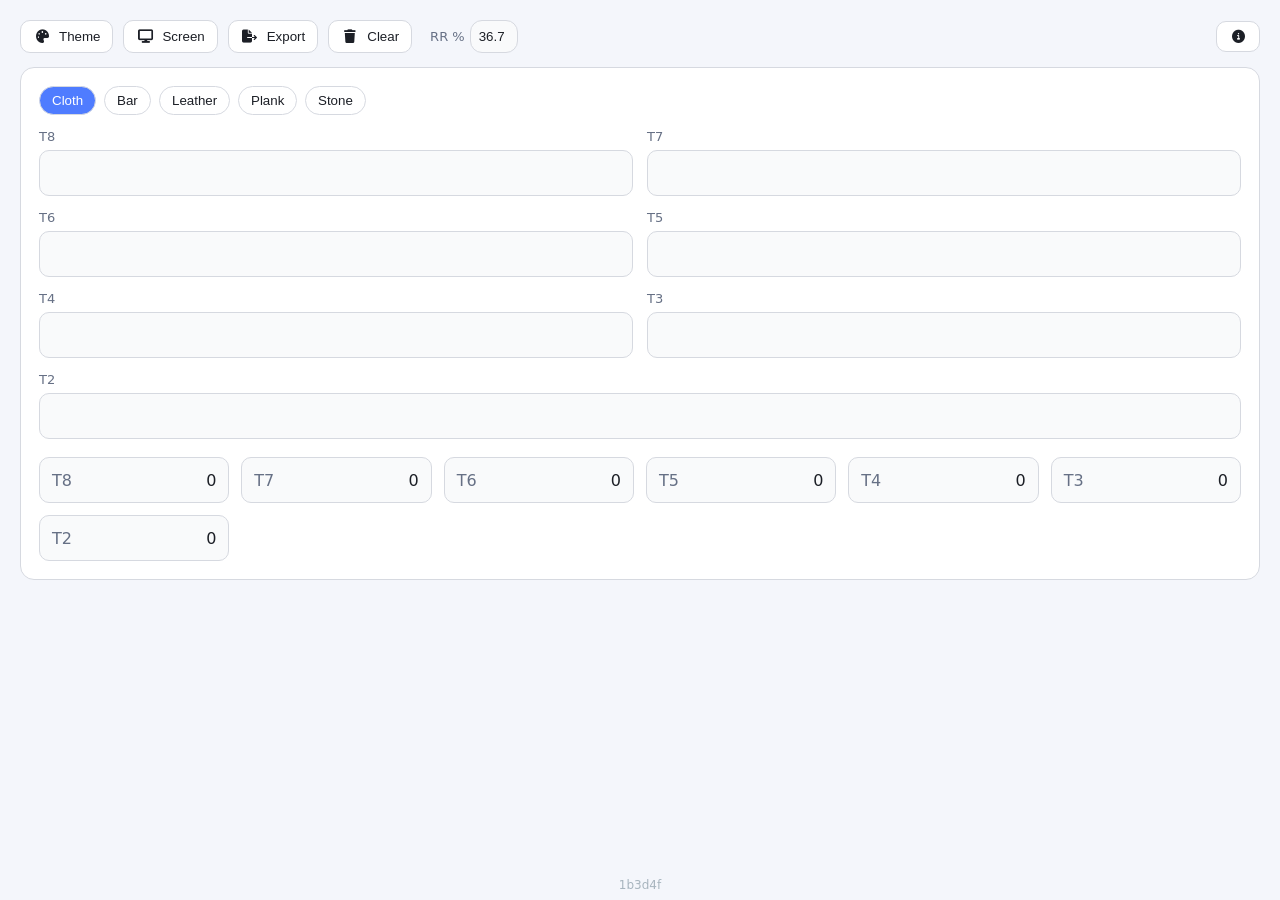
==== index.html @ bf565a11 "index.html" ====
<!DOCTYPE html><html lang="en"><head><meta charset="utf-8"><meta name="viewport" content="width=device-width,initial-scale=1"><title>Required Resource Calculator</title><link rel="stylesheet" href="https://cdnjs.cloudflare.com/ajax/libs/font-awesome/6.4.0/css/all.min.css"><style>body[data-theme=light-default]{--bg:#f4f6fb;--panel:#ffffff;--text:#1c1f26;--muted:#667085;--border:#d6d9e0;--input:#f9fafb;--accent:#4f7cff}body[data-theme=light-albion]{--bg:#f2efe8;--panel:#fffdf7;--text:#2b2416;--muted:#7b6a42;--border:#d8cfb6;--input:#faf7ef;--accent:#b38b3e}body[data-theme=light-contrast]{--bg:#ffffff;--panel:#f0f0f0;--text:#000000;--muted:#444444;--border:#888888;--input:#ffffff;--accent:#f28938}body[data-theme=dark-default]{--bg:#0b0e13;--panel:#1a1e26;--text:#ffffff;--muted:#9aa4bd;--border:#2a2f3a;--input:#121722;--accent:#7aa2ff}body[data-theme=dark-albion]{--bg:#120f0a;--panel:#1f1a12;--text:#f2e8d8;--muted:#b9a87a;--border:#3a2f1d;--input:#17130c;--accent:#d4b15a}body[data-theme=dark-midnight]{--bg:#05070d;--panel:#0d1220;--text:#e6ebff;--muted:#9aa4ff;--border:#1b2240;--input:#080c18;--accent:#5c7cff}:root{-webkit-font-smoothing:antialiased;-moz-osx-font-smoothing:grayscale}body{margin:0;font-family:system-ui,-apple-system,Segoe UI,Roboto;background:var(--bg);color:var(--text);transition:background .35s ease,color .35s ease}.app{max-width:1400px;margin:0 auto;padding:20px}header{display:flex;gap:10px;align-items:center;flex-wrap:wrap;margin-bottom:14px}header button{padding:8px 12px;border-radius:10px;border:1px solid var(--border);background:var(--panel);color:var(--text);cursor:pointer;transition:background .2s,color .2s,border-color .2s;display:inline-flex;align-items:center;gap:8px}.icon{width:18px;text-align:center;display:inline-block}.menu{position:relative}.menu-panel{position:absolute;top:44px;left:0;min-width:220px;background:var(--panel);border:1px solid var(--border);border-radius:12px;padding:10px;display:none;z-index:60;opacity:0;transform:scale(.96);transition:opacity .2s ease,transform .2s ease;box-shadow:0 10px 30px rgba(0,0,0,.12)}.menu.open .menu-panel{display:block;opacity:1;transform:scale(1)}.menu-panel .title{font-size:12px;color:var(--muted);margin:8px 0 6px}.menu-panel button{width:100%;text-align:left;padding:8px 10px;border-radius:8px;border:1px solid var(--border);background:0 0;margin-bottom:6px;cursor:pointer;transition:background .2s,color .2s,border-color .2s;display:flex;align-items:center;gap:8px}.menu-panel button.active{background:var(--accent);color:#fff;border-color:var(--accent)}.info{margin-left:auto;position:relative}.info .tooltip{position:absolute;right:0;top:36px;width:340px;background:var(--panel);border:1px solid var(--border);border-radius:12px;padding:12px;font-size:13px;line-height:1.45;opacity:0;pointer-events:none;transition:.2s}.info:hover .tooltip{opacity:1;pointer-events:auto}.panel{background:var(--panel);border:1px solid var(--border);border-radius:14px;padding:18px;margin-bottom:16px;transition:box-shadow .25s ease,border-color .25s ease,background .25s ease,transform .25s ease,opacity .25s ease}.panel .output .out{transition:all .35s ease}.chips{display:flex;gap:8px;flex-wrap:wrap;margin-bottom:14px;align-items:center}.chips button{padding:6px 12px;border-radius:999px;border:1px solid var(--border);background:0 0;color:var(--text);cursor:pointer;transition:background .18s,color .18s,border-color .18s,transform .18s cubic-bezier(.2,.9,.3,1),box-shadow .18s;will-change:transform,box-shadow}.chips button.active{background:var(--accent);color:#fff}.chips button[draggable=true]{cursor:grab}.chips button.dragging{opacity:.45;transform:scale(.98)}.chips button:focus{outline:2px solid rgba(0,0,0,.08);box-shadow:0 0 0 3px rgba(79,124,255,.08)}.chips button.swap-target{box-shadow:0 10px 30px rgba(79,124,255,.14);border-color:var(--accent);transform:scale(1.04)}.grid{display:grid;grid-template-columns:repeat(4,1fr);gap:14px;transition:grid-template-columns .35s ease,gap .3s ease}body.narrow .grid{grid-template-columns:repeat(2,1fr)}body.narrow .grid>.field:last-child{grid-column:span 2}.field{display:flex;flex-direction:column;gap:6px}.field label{font-size:13px;color:var(--muted)}.field input{height:44px;padding:0 12px;border-radius:10px;border:1px solid var(--border);background:var(--input);color:var(--text);font-size:16px;transition:background .25s,color .25s,border-color .25s}.output{margin-top:18px;display:grid;grid-template-columns:repeat(auto-fit,minmax(180px,1fr));gap:12px}.out{height:44px;display:flex;align-items:center;justify-content:space-between;padding:0 12px;border-radius:10px;border:1px solid var(--border);background:var(--input);font-variant-numeric:tabular-nums;transition:background .25s,border-color .25s}.out .tier{color:var(--muted);transition:color .25s}body.all .chips{display:none}body.stacked .grid{grid-template-columns:1fr!important}body.stacked .chips{justify-content:flex-start;flex-wrap:wrap}#chip-swap-overlay{position:fixed;left:0;top:0;width:100%;height:100%;pointer-events:none;z-index:9999}.container-fade-out .panel{opacity:0;transform:translateY(8px) scale(.995);transition:opacity 160ms ease,transform 160ms ease}input[type=number]::-webkit-inner-spin-button,input[type=number]::-webkit-outer-spin-button{-webkit-appearance:none;margin:0}input[type=number]{-moz-appearance:textfield}.credit-footer{position:fixed;bottom:8px;left:50%;transform:translateX(-50%);text-align:center;font-size:12px;z-index:1000}.credit-footer a{color:#1b3d4f;text-decoration:none;opacity:.35;transition:opacity .25s ease,transform .25s ease,color .25s ease}.credit-footer a:hover{opacity:1;transform:scale(1.1);color:#cf2b80}</style></head><body data-theme=""><div class="app"><header><div class="menu" id="themeMenu"><button onclick='toggleMenu("themeMenu")'><i class="fa-solid fa-palette icon" aria-hidden="true"></i>Theme</button><div class="menu-panel" id="themePanel"><div class="title">Light themes</div><button onclick='setTheme("light-default")'><i class="fa-solid fa-sun icon" aria-hidden="true"></i>Light</button><button onclick='setTheme("light-albion")'><i class="fa-solid fa-leaf icon" aria-hidden="true"></i>Warm</button><button onclick='setTheme("light-contrast")'><i class="fa-solid fa-circle-half-stroke icon" aria-hidden="true"></i>High Contrast</button><div class="title">Dark themes</div><button onclick='setTheme("dark-default")'><i class="fa-solid fa-moon icon" aria-hidden="true"></i>Dark</button><button onclick='setTheme("dark-albion")'><i class="fa-solid fa-droplet icon" aria-hidden="true"></i>Warm</button><button onclick='setTheme("dark-midnight")'><i class="fa-solid fa-star icon" aria-hidden="true"></i>Midnight</button></div></div><div class="menu" id="layoutMenu"><button onclick='toggleMenu("layoutMenu")'><i class="fa-solid fa-display icon" aria-hidden="true"></i>Screen</button><div class="menu-panel" id="layoutPanel"><div class="title">Layout</div><button id="btnPort" onclick='setOrientation("narrow")'><i class="fa-solid fa-desktop icon" aria-hidden="true"></i>Narrow</button><button id="btnStacked" onclick='setOrientation("stacked")'><i class="fa-solid fa-layer-group icon" aria-hidden="true"></i>Stacked</button><div class="title">View</div><button id="btnTabs" onclick='setView("tabs")'><i class="fa-solid fa-table-cells-large icon" aria-hidden="true"></i>Tabs</button><button id="btnAll" onclick='setView("all")'><i class="fa-solid fa-boxes-packing icon" aria-hidden="true"></i>All resources</button></div></div><div class="menu" id="exportMenu"><button onclick='toggleMenu("exportMenu")'><i class="fa-solid fa-file-export icon" aria-hidden="true"></i>Export</button><div class="menu-panel" id="exportPanel"><button onclick="doExport(!1)"><i class="fa-solid fa-file icon" aria-hidden="true"></i>Export current</button><button onclick="doExport(!0)"><i class="fa-solid fa-boxes-packing icon" aria-hidden="true"></i>Export all</button></div></div><button id="clearBtn" onclick="clearAll()"><i class="fa-solid fa-trash icon" aria-hidden="true"></i>Clear</button><div style="display:inline-flex;align-items:center;margin-left:8px"><label for="rrrInput" style="font-size:13px;color:var(--muted);margin-right:5px">RR %</label><input id="rrrInput" type="number" step="0.1" min="0" max="100" style="width:30px;padding:8px 8px;border-radius:12px;border:1px solid var(--border);background:var(--input);color:var(--text)"></div><div class="info"><button aria-haspopup="true" aria-expanded="false" onclick=""><i class="fa-solid fa-circle-info icon" aria-hidden="true"></i></button><div class="tooltip">• Drag resource tabs to reorder (Tabs mode).<br>• Enter / Tab → next resource tab (Tabs mode).<br>• CapsLock → previous resource tab.<br>• Arrow ↑/↓ navigate tiers inside same resource.<br></div></div></header><main id="container"></main></div><div id="chip-swap-overlay" aria-hidden="true"></div><script>const DEFAULT_MATS = ["Cloth","Bar","Leather","Plank","Stone"];
let materials = JSON.parse(localStorage.getItem("resourceOrder")) || [...DEFAULT_MATS];

const tiers = ["T8","T7","T6","T5","T4","T3","T2"];
const cost = {T8:5,T7:5,T6:4,T5:3,T4:2,T3:2,T2:1};
const down = {T8:"T7",T7:"T6",T6:"T5",T5:"T4",T4:"T3",T3:"T2"};

let active = localStorage.getItem("alb_tab") || materials[0];
let view = localStorage.getItem("alb_view") || "tabs";
let orientStored = localStorage.getItem("alb_orient") || "narrow";
let orient = orientStored === 'wide' ? 'narrow' : orientStored;
let theme = localStorage.getItem("alb_theme") || "light-default";

document.body.dataset.theme = theme;
const container = document.getElementById("container");
const overlay = document.getElementById("chip-swap-overlay");
const fmt = n => new Intl.NumberFormat().format(n);

const rrrInput = document.getElementById('rrrInput');
rrrInput.value = localStorage.getItem('globalRRR') || 36.7;

rrrInput.addEventListener('input', () => {
  localStorage.setItem('globalRRR', rrrInput.value);
  materials.forEach(mat => updateOutputs(mat));
});

rrrInput.addEventListener('blur', () => {
  let val = parseFloat(rrrInput.value);
  if (isNaN(val) || val < 0) val = 0;
  if (val > 100) val = 100;
  rrrInput.value = val;
  localStorage.setItem('globalRRR', val);
});

let pendingFocus = null;

function saveState(){
  localStorage.setItem("resourceOrder", JSON.stringify(materials));
  localStorage.setItem("alb_tab", active);
  localStorage.setItem("alb_view", view);
  localStorage.setItem("alb_orient", orient);
  localStorage.setItem("alb_theme", theme);
}

function easeOut(t){ return 1 - Math.pow(1 - t, 3); }
function animateNumber(el, start, end, duration=420){
  if(!el) return;
  const s = Number(start) || 0;
  const e = Number(end) || 0;
  const startTime = performance.now();
  function step(time){
    const progress = Math.min((time - startTime)/duration,1);
    const v = Math.round(s + (e - s) * easeOut(progress));
    el.textContent = fmt(v);
    if(progress<1) requestAnimationFrame(step);
  }
  requestAnimationFrame(step);
}

function focusFirstInput(mat){
  const el = document.querySelector(`.panel[data-m="${mat}"] .field input`);
  if(el){
    el.focus({preventScroll:false});
    try{ const len = el.value?.length || 0; el.setSelectionRange(len,len); }catch(_){}
  }
}

function animateLayout(fn){
  const before = {};
  document.querySelectorAll('.field').forEach(f=>{
    const m = f.dataset.m, t = f.dataset.t;
    if(m && t) before[`f_${m}_${t}`] = f.getBoundingClientRect();
  });
  document.querySelectorAll('.out').forEach(o=>{
    const m = o.dataset.m, t = o.dataset.t;
    if(m && t) before[`o_${m}_${t}`] = o.getBoundingClientRect();
  });

  fn();

  const preferVertical = (orient === 'narrow' || orient === 'stacked');

  requestAnimationFrame(()=>{
    const duration = 360;
    const easing = 'cubic-bezier(.22,.9,.35,1)';

    document.querySelectorAll('.field').forEach(f=>{
      const m = f.dataset.m, t = f.dataset.t;
      if(!m || !t) return;
      const key = `f_${m}_${t}`;
      const b = before[key];
      const a = f.getBoundingClientRect();
      if(b){
        let dx = b.left - a.left, dy = b.top - a.top;
        if(preferVertical) dx = 0;
        if(dx===0 && dy===0) return;
        f.style.transition = 'none';
        f.style.transform = `translate(${dx}px, ${dy}px)`;
        f.style.willChange = 'transform';
        void f.offsetWidth;
        f.style.transition = `transform ${duration}ms ${easing}, opacity ${duration}ms ease`;
        f.style.transform = 'translate(0, 0)';
        f.style.opacity = '1';
        const cleanup = ()=>{ f.style.transition=''; f.style.transform=''; f.style.willChange=''; f.removeEventListener('transitionend', cleanup); };
        f.addEventListener('transitionend', cleanup);
        setTimeout(cleanup, duration + 80);
      } else {
        if(preferVertical){
          f.style.opacity='0';
          f.style.transform='translateY(-10px)';
          f.style.transition = `opacity ${duration}ms ease, transform ${duration}ms ${easing}`;
          requestAnimationFrame(()=>{ f.style.opacity='1'; f.style.transform='translateY(0)'; });
          setTimeout(()=>{ f.style.transition=''; f.style.transform=''; }, duration+60);
        } else {
          f.style.opacity='0';
          f.style.transform='scale(.98)';
          f.style.transition = `opacity ${duration}ms ease, transform ${duration}ms ${easing}`;
          requestAnimationFrame(()=>{ f.style.opacity='1'; f.style.transform='scale(1)'; });
          setTimeout(()=>{ f.style.transition=''; f.style.transform=''; }, duration+60);
        }
      }
    });

    document.querySelectorAll('.out').forEach(o=>{
      const m = o.dataset.m, t = o.dataset.t;
      if(!m || !t) return;
      const key = `o_${m}_${t}`;
      const b = before[key];
      const a = o.getBoundingClientRect();
      if(b){
        let dx = b.left - a.left, dy = b.top - a.top;
        if(preferVertical) dx = 0;
        if(dx===0 && dy===0) return;
        o.style.transition = 'none';
        o.style.transform = `translate(${dx}px, ${dy}px)`;
        o.style.willChange = 'transform';
        void o.offsetWidth;
        o.style.transition = `transform ${duration}ms ${easing}, opacity ${duration}ms ease`;
        o.style.transform = 'translate(0, 0)';
        o.style.opacity = '1';
        const cleanup = ()=>{ o.style.transition=''; o.style.transform=''; o.style.willChange=''; o.removeEventListener('transitionend', cleanup); };
        o.addEventListener('transitionend', cleanup);
        setTimeout(cleanup, duration + 80);
      } else {
        if(preferVertical){
          o.style.opacity='0';
          o.style.transform='translateY(-8px)';
          o.style.transition = `opacity ${duration}ms ease, transform ${duration}ms ${easing}`;
          requestAnimationFrame(()=>{ o.style.opacity='1'; o.style.transform='translateY(0)'; });
          setTimeout(()=>{ o.style.transition=''; o.style.transform=''; }, duration+60);
        } else {
          o.style.opacity='0';
          o.style.transform='scale(.98)';
          o.style.transition = `opacity ${duration}ms ease, transform ${duration}ms ${easing}`;
          requestAnimationFrame(()=>{ o.style.opacity='1'; o.style.transform='scale(1)'; });
          setTimeout(()=>{ o.style.transition=''; o.style.transform=''; }, duration+60);
        }
      }
    });

    if(pendingFocus){
      focusFirstInput(pendingFocus.mat);
      pendingFocus = null;
    }
  });
}

function animateSwap(fromIdx, toIdx){
  const before = {};
  document.querySelectorAll('.chips button').forEach(b=>{ const id=b.dataset.matButton; if(id) before[id]=b.getBoundingClientRect(); });
  const tmp = materials[fromIdx]; materials[fromIdx]=materials[toIdx]; materials[toIdx]=tmp;
  saveState(); render();
  requestAnimationFrame(()=>{
    const duration = 320; const easing = 'cubic-bezier(.22,.9,.35,1)';
    Object.keys(before).forEach(id=>{
      const b = before[id];
      const btn = document.querySelector(`.chips button[data-mat-button="${id}"]`);
      if(!btn) return;
      const a = btn.getBoundingClientRect();
      const dx = b.left - a.left, dy = b.top - a.top;
      if(dx===0 && dy===0) return;
      btn.style.transition='none'; btn.style.transform = `translate(${dx}px, ${dy}px)`; btn.style.willChange='transform';
      void btn.offsetWidth;
      btn.style.transition = `transform ${duration}ms ${easing}`; btn.style.transform='translate(0,0)';
      const cleanup = ()=>{ btn.style.transition=''; btn.style.transform=''; btn.style.willChange=''; btn.removeEventListener('transitionend', cleanup); };
      btn.addEventListener('transitionend', cleanup);
      setTimeout(cleanup, duration + 80);
    });
  });
}
// KOD NA HEE I DRAGGING SON TEEN
let draggingId = null;

function createChips(list, activeMat, callback){
  const chips = document.createElement('div'); chips.className='chips';
  let swapTarget = null;
  const clear = ()=>{ if(swapTarget) swapTarget.classList.remove('swap-target'); swapTarget=null; };

  list.forEach(m=>{
    const btn=document.createElement('button');
    btn.type='button'; btn.textContent=m; btn.dataset.matButton=m; btn.draggable=(view==='tabs');
    btn.setAttribute('role','button'); btn.setAttribute('aria-grabbed','false'); btn.tabIndex=0;
    if(m===activeMat) btn.classList.add('active');

    btn.addEventListener('click', ()=> callback({type:'activate', mat:m}));
    btn.addEventListener('keydown', (e)=> {
      if((e.ctrlKey||e.metaKey) && (e.key==='ArrowLeft'||e.key==='ArrowRight')){
        e.preventDefault();
        const i = list.indexOf(m);
        const j = Math.max(0, Math.min(list.length-1, i + (e.key==='ArrowLeft' ? -1 : 1)));
        if(i!==j) callback({type:'reorder', from:i, to:j});
      }
    });

    btn.addEventListener('dragstart', ev=>{
      if(!btn.draggable){ ev.preventDefault(); return; }
      draggingId = m; btn.classList.add('dragging'); btn.setAttribute('aria-grabbed','true');
      try{ ev.dataTransfer.setData('text/plain', m); }catch(_){}
      ev.dataTransfer.effectAllowed='move';
    });
    btn.addEventListener('dragend', ()=>{ draggingId=null; btn.classList.remove('dragging'); btn.setAttribute('aria-grabbed','false'); clear(); });

    chips.appendChild(btn);
  });

  chips.addEventListener('dragover', ev=>{
    ev.preventDefault(); if(!draggingId) return;
    const buttons = Array.from(chips.querySelectorAll('button')); if(buttons.length===0){ clear(); return; }
    const px = ev.clientX, py = ev.clientY;
    const sameRow = buttons.filter(b=>{ const r=b.getBoundingClientRect(); return Math.abs(py - (r.top + r.height/2)) < r.height*0.6; });
    let candidate = null;
    if(sameRow.length){
      let best=null, bd=Infinity;
      sameRow.forEach(b=>{ const r=b.getBoundingClientRect(); const cx=r.left+r.width/2; const d=Math.abs(px-cx); if(d<bd){bd=d;best=b;} });
      candidate = best;
    } else {
      let best=null, bd=Infinity;
      buttons.forEach(b=>{ const r=b.getBoundingClientRect(); const cx=r.left+r.width/2; const d=Math.abs(px-cx); if(d<bd){bd=d;best=b;} });
      candidate = best;
    }
    if(!candidate){ clear(); return; }
    clear();
    if(candidate.dataset.matButton !== draggingId){ swapTarget = candidate; swapTarget.classList.add('swap-target'); } else swapTarget=null;
  });

  chips.addEventListener('dragleave', ev=>{ if(!chips.contains(ev.relatedTarget)) clear(); });

  chips.addEventListener('drop', ev=>{
    ev.preventDefault(); if(!draggingId) return;
    const from = list.indexOf(draggingId); if(from===-1){ clear(); draggingId=null; return; }
    if(!swapTarget){ clear(); draggingId=null; return; }
    const swapVal = swapTarget.dataset.matButton; const to = list.indexOf(swapVal);
    if(to===-1 || to===from){ clear(); draggingId=null; return; }
    callback({type:'reorder', from, to});
    clear();
  });

  return chips;
}

function render(){
  container.innerHTML='';
  materials.forEach(mat=>{
    if(view==='tabs' && mat!==active) return;
    const panel=document.createElement('section'); panel.className='panel'; panel.dataset.m=mat;
    const chips=createChips(materials, active, ev=>{
      if(ev.type==='activate'){ active = ev.mat; saveState(); render(); focusFirstInput(active); }
      else if(ev.type==='reorder'){ animateSwap(ev.from, ev.to); }
    });

    const grid=document.createElement('div'); grid.className='grid';
    tiers.forEach(t=>{
      const field=document.createElement('div'); field.className='field'; field.dataset.m=mat; field.dataset.t=t;
      const label=document.createElement('label'); label.textContent=t;
      const input=document.createElement('input'); input.value = localStorage.getItem(`${mat}_${t}`) || ''; input.dataset.m=mat; input.dataset.t=t;
      input.addEventListener('input', ()=>{ localStorage.setItem(`${mat}_${t}`, input.value); updateOutputs(mat); });
      input.addEventListener('keydown', e=>{
        if(view!=='tabs') return;
        if(e.key==='Enter' || e.key==='Tab'){
          e.preventDefault();
          const idx=materials.indexOf(active);
          const next = materials[(idx+1)%materials.length];
          active = next;
          pendingFocus = { mat: next };
          saveState();
          render();
          return;
        } else if(e.key==='CapsLock' || (e.shiftKey && e.key==='Tab')){
          e.preventDefault();
          const idx=materials.indexOf(active);
          const prev = materials[(idx-1+materials.length)%materials.length];
          active = prev;
          pendingFocus = { mat: prev };
          saveState();
          render();
          return;
        } else if(e.key==='ArrowDown'){ e.preventDefault(); field.nextElementSibling?.querySelector('input')?.focus(); }
        else if(e.key==='ArrowUp'){ e.preventDefault(); field.previousElementSibling?.querySelector('input')?.focus(); }
      });
      field.append(label, input); grid.appendChild(field);
    });

    const out=document.createElement('div'); out.className='output';
    updateOutputs(mat, out);

    panel.append(chips, grid, out); container.append(panel);
  });

  document.body.classList.toggle('narrow', orient==='narrow');
  document.body.classList.toggle('stacked', orient==='stacked');
  document.body.classList.toggle('all', view==='all');
  document.body.dataset.theme = theme;

  const setActive=(id,cond)=>{ const el=document.getElementById(id); if(el) el.classList.toggle('active', cond); };
  setActive('btnPort', orient==='narrow'); setActive('btnStacked', orient==='stacked'); setActive('btnTabs', view==='tabs'); setActive('btnAll', view==='all');

  if(pendingFocus){
    focusFirstInput(pendingFocus.mat);
    pendingFocus = null;
  }
}

function updateOutputs(mat, containerEl=null){
  const outEl = containerEl || document.querySelector(`.panel[data-m="${mat}"] .output`);
  if(!outEl) return;
  const need = Object.fromEntries(tiers.map(t=>[t,0]));
  const out = Object.fromEntries(tiers.map(t=>[t,0]));
  tiers.forEach(t=> need[t] = Number(localStorage.getItem(`${mat}_${t}`) || 0));
const rrr = Number(localStorage.getItem('globalRRR') || 36.7) / 100;

for (const t of tiers) {
  if (need[t] > 0) {
    const effective = need[t] * (1 - rrr);
    out[t] += Math.round(effective * cost[t]);
    if (down[t]) need[down[t]] += effective;
  }
}


  outEl.innerHTML = tiers.map(t=>`<div class="out" data-m="${mat}" data-t="${t}"><span class="tier">${t}</span><span>0</span></div>`).join('');
  tiers.forEach((t,i)=>{
    const child = outEl.children[i];
    const span = child?.querySelector('span:last-child');
    const current = Number(span?.textContent.replace(/,/g,'') || 0);
    animateNumber(span, current, out[t]);
  });
}

function animateTheme(fn){
  const D = 360;
  container.style.transition = `opacity ${D/2}ms ease`;
  container.style.opacity = '0.15';
  setTimeout(()=>{ fn(); container.style.opacity='1'; setTimeout(()=>{ container.style.transition=''; }, D); }, D/2);
}

function setTheme(t){ animateTheme(()=>{ theme = t; saveState(); render(); }); }
function setOrientation(o){ animateLayout(()=>{ orient = o; saveState(); render(); }); }
function setView(v){ animateLayout(()=>{ view = v; saveState(); render(); }); }
function toggleMenu(id){ document.getElementById(id)?.classList.toggle('open'); }

function clearAll(){ Object.keys(localStorage).forEach(k=>{ if(/^[^_]+_T[2-8]$/.test(k)) localStorage.removeItem(k); }); render(); }

function doExport(all){
  const list = all ? materials : [active]; let txt = '';
  list.forEach(m=>{ txt += `== ${m} ==\n`; const need=Object.fromEntries(tiers.map(t=>[t,0])); const out=Object.fromEntries(tiers.map(t=>[t,0])); tiers.forEach(t=>need[t]=Number(localStorage.getItem(`${m}_${t}`)||0)); tiers.forEach(t=>{ if(need[t]){ out[t]+=need[t]*cost[t]; if(down[t]) need[down[t]]+=need[t]; } }); tiers.forEach(t=>txt+=`${t}  ${fmt(out[t])}\n`); txt+="\n"; });
  navigator.clipboard.writeText(txt).catch(()=>{});
  document.getElementById('exportMenu')?.classList.remove('open');
}

document.addEventListener('click', e=>{ document.querySelectorAll('.menu').forEach(menu=>{ if(!menu.contains(e.target)) menu.classList.remove('open'); }); });
document.addEventListener('keydown', e=>{ if(e.ctrlKey && e.key==='Backspace'){ e.preventDefault(); clearAll(); } });


(function init(){ render(); })();</script><footer class="credit-footer"><a href="https://www.youtube.com/@xynces.L" target="_blank">1b3d4f</a></footer></body></html>
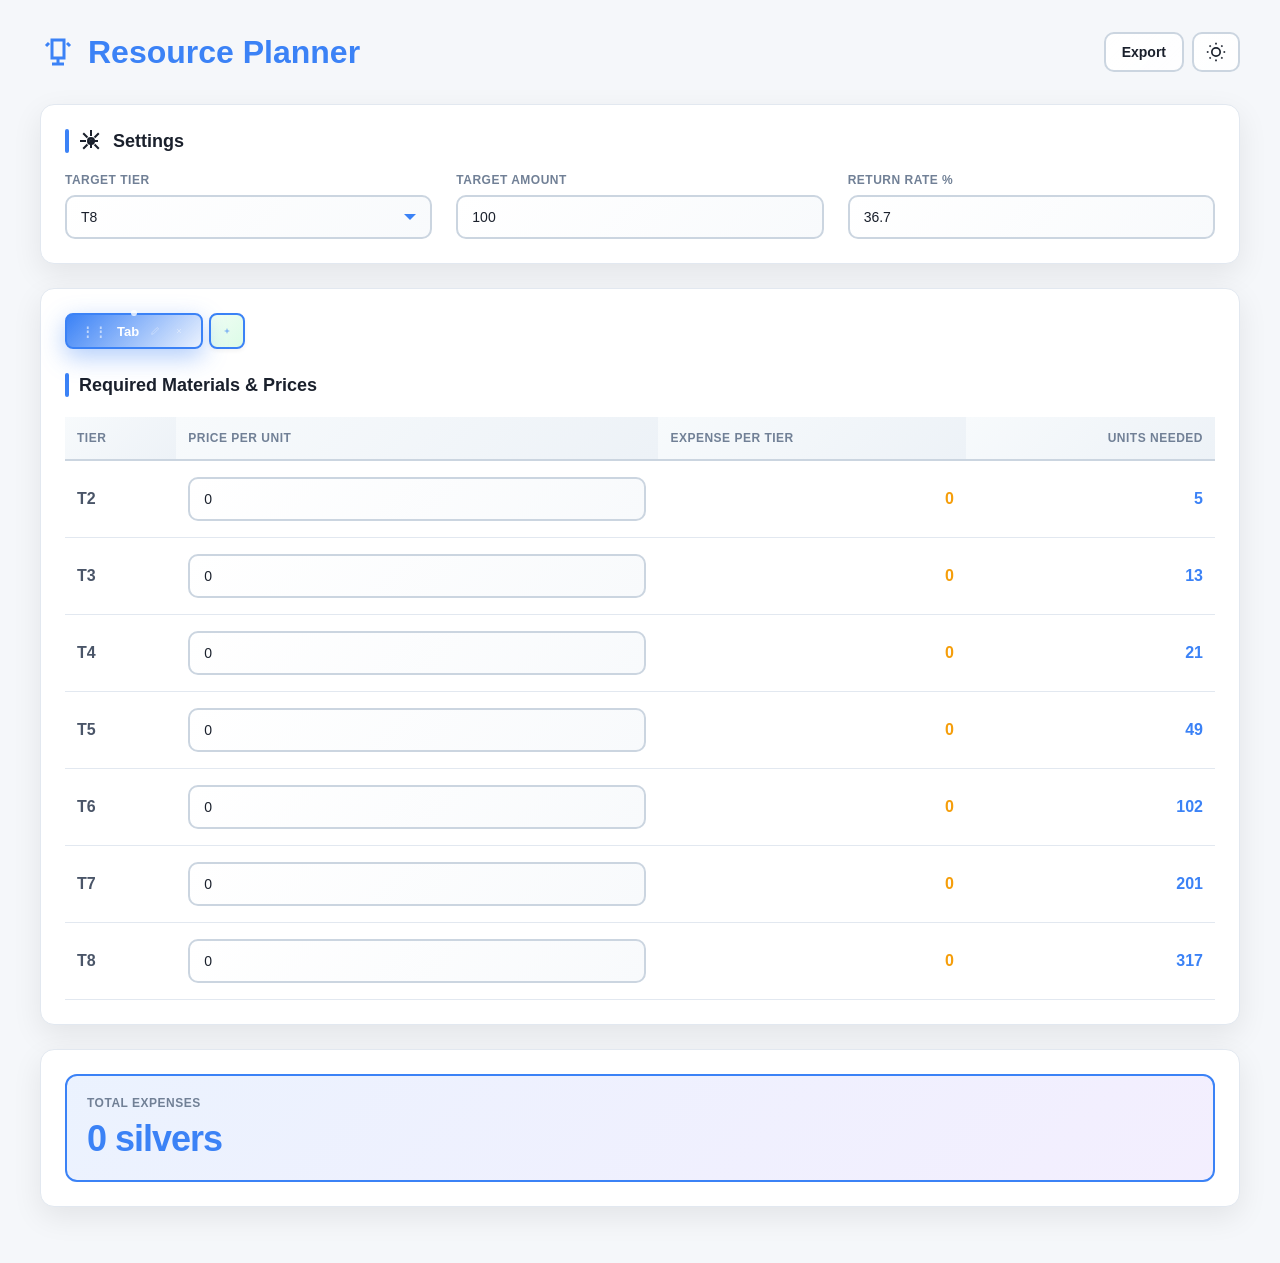
==== commit 30be2080: "Add files via upload" ====
--- a/index.html
+++ b/index.html
@@ -1,374 +1,68 @@
-<!DOCTYPE html><html lang="en"><head><meta charset="utf-8"><meta name="viewport" content="width=device-width,initial-scale=1"><title>Required Resource Calculator</title><link rel="stylesheet" href="https://cdnjs.cloudflare.com/ajax/libs/font-awesome/6.4.0/css/all.min.css"><style>body[data-theme=light-default]{--bg:#f4f6fb;--panel:#ffffff;--text:#1c1f26;--muted:#667085;--border:#d6d9e0;--input:#f9fafb;--accent:#4f7cff}body[data-theme=light-albion]{--bg:#f2efe8;--panel:#fffdf7;--text:#2b2416;--muted:#7b6a42;--border:#d8cfb6;--input:#faf7ef;--accent:#b38b3e}body[data-theme=light-contrast]{--bg:#ffffff;--panel:#f0f0f0;--text:#000000;--muted:#444444;--border:#888888;--input:#ffffff;--accent:#f28938}body[data-theme=dark-default]{--bg:#0b0e13;--panel:#1a1e26;--text:#ffffff;--muted:#9aa4bd;--border:#2a2f3a;--input:#121722;--accent:#7aa2ff}body[data-theme=dark-albion]{--bg:#120f0a;--panel:#1f1a12;--text:#f2e8d8;--muted:#b9a87a;--border:#3a2f1d;--input:#17130c;--accent:#d4b15a}body[data-theme=dark-midnight]{--bg:#05070d;--panel:#0d1220;--text:#e6ebff;--muted:#9aa4ff;--border:#1b2240;--input:#080c18;--accent:#5c7cff}:root{-webkit-font-smoothing:antialiased;-moz-osx-font-smoothing:grayscale}body{margin:0;font-family:system-ui,-apple-system,Segoe UI,Roboto;background:var(--bg);color:var(--text);transition:background .35s ease,color .35s ease}.app{max-width:1400px;margin:0 auto;padding:20px}header{display:flex;gap:10px;align-items:center;flex-wrap:wrap;margin-bottom:14px}header button{padding:8px 12px;border-radius:10px;border:1px solid var(--border);background:var(--panel);color:var(--text);cursor:pointer;transition:background .2s,color .2s,border-color .2s;display:inline-flex;align-items:center;gap:8px}.icon{width:18px;text-align:center;display:inline-block}.menu{position:relative}.menu-panel{position:absolute;top:44px;left:0;min-width:220px;background:var(--panel);border:1px solid var(--border);border-radius:12px;padding:10px;display:none;z-index:60;opacity:0;transform:scale(.96);transition:opacity .2s ease,transform .2s ease;box-shadow:0 10px 30px rgba(0,0,0,.12)}.menu.open .menu-panel{display:block;opacity:1;transform:scale(1)}.menu-panel .title{font-size:12px;color:var(--muted);margin:8px 0 6px}.menu-panel button{width:100%;text-align:left;padding:8px 10px;border-radius:8px;border:1px solid var(--border);background:0 0;margin-bottom:6px;cursor:pointer;transition:background .2s,color .2s,border-color .2s;display:flex;align-items:center;gap:8px}.menu-panel button.active{background:var(--accent);color:#fff;border-color:var(--accent)}.info{margin-left:auto;position:relative}.info .tooltip{position:absolute;right:0;top:36px;width:340px;background:var(--panel);border:1px solid var(--border);border-radius:12px;padding:12px;font-size:13px;line-height:1.45;opacity:0;pointer-events:none;transition:.2s}.info:hover .tooltip{opacity:1;pointer-events:auto}.panel{background:var(--panel);border:1px solid var(--border);border-radius:14px;padding:18px;margin-bottom:16px;transition:box-shadow .25s ease,border-color .25s ease,background .25s ease,transform .25s ease,opacity .25s ease}.panel .output .out{transition:all .35s ease}.chips{display:flex;gap:8px;flex-wrap:wrap;margin-bottom:14px;align-items:center}.chips button{padding:6px 12px;border-radius:999px;border:1px solid var(--border);background:0 0;color:var(--text);cursor:pointer;transition:background .18s,color .18s,border-color .18s,transform .18s cubic-bezier(.2,.9,.3,1),box-shadow .18s;will-change:transform,box-shadow}.chips button.active{background:var(--accent);color:#fff}.chips button[draggable=true]{cursor:grab}.chips button.dragging{opacity:.45;transform:scale(.98)}.chips button:focus{outline:2px solid rgba(0,0,0,.08);box-shadow:0 0 0 3px rgba(79,124,255,.08)}.chips button.swap-target{box-shadow:0 10px 30px rgba(79,124,255,.14);border-color:var(--accent);transform:scale(1.04)}.grid{display:grid;grid-template-columns:repeat(4,1fr);gap:14px;transition:grid-template-columns .35s ease,gap .3s ease}body.narrow .grid{grid-template-columns:repeat(2,1fr)}body.narrow .grid>.field:last-child{grid-column:span 2}.field{display:flex;flex-direction:column;gap:6px}.field label{font-size:13px;color:var(--muted)}.field input{height:44px;padding:0 12px;border-radius:10px;border:1px solid var(--border);background:var(--input);color:var(--text);font-size:16px;transition:background .25s,color .25s,border-color .25s}.output{margin-top:18px;display:grid;grid-template-columns:repeat(auto-fit,minmax(180px,1fr));gap:12px}.out{height:44px;display:flex;align-items:center;justify-content:space-between;padding:0 12px;border-radius:10px;border:1px solid var(--border);background:var(--input);font-variant-numeric:tabular-nums;transition:background .25s,border-color .25s}.out .tier{color:var(--muted);transition:color .25s}body.all .chips{display:none}body.stacked .grid{grid-template-columns:1fr!important}body.stacked .chips{justify-content:flex-start;flex-wrap:wrap}#chip-swap-overlay{position:fixed;left:0;top:0;width:100%;height:100%;pointer-events:none;z-index:9999}.container-fade-out .panel{opacity:0;transform:translateY(8px) scale(.995);transition:opacity 160ms ease,transform 160ms ease}input[type=number]::-webkit-inner-spin-button,input[type=number]::-webkit-outer-spin-button{-webkit-appearance:none;margin:0}input[type=number]{-moz-appearance:textfield}.credit-footer{position:fixed;bottom:8px;left:50%;transform:translateX(-50%);text-align:center;font-size:12px;z-index:1000}.credit-footer a{color:#1b3d4f;text-decoration:none;opacity:.35;transition:opacity .25s ease,transform .25s ease,color .25s ease}.credit-footer a:hover{opacity:1;transform:scale(1.1);color:#cf2b80}</style></head><body data-theme=""><div class="app"><header><div class="menu" id="themeMenu"><button onclick='toggleMenu("themeMenu")'><i class="fa-solid fa-palette icon" aria-hidden="true"></i>Theme</button><div class="menu-panel" id="themePanel"><div class="title">Light themes</div><button onclick='setTheme("light-default")'><i class="fa-solid fa-sun icon" aria-hidden="true"></i>Light</button><button onclick='setTheme("light-albion")'><i class="fa-solid fa-leaf icon" aria-hidden="true"></i>Warm</button><button onclick='setTheme("light-contrast")'><i class="fa-solid fa-circle-half-stroke icon" aria-hidden="true"></i>High Contrast</button><div class="title">Dark themes</div><button onclick='setTheme("dark-default")'><i class="fa-solid fa-moon icon" aria-hidden="true"></i>Dark</button><button onclick='setTheme("dark-albion")'><i class="fa-solid fa-droplet icon" aria-hidden="true"></i>Warm</button><button onclick='setTheme("dark-midnight")'><i class="fa-solid fa-star icon" aria-hidden="true"></i>Midnight</button></div></div><div class="menu" id="layoutMenu"><button onclick='toggleMenu("layoutMenu")'><i class="fa-solid fa-display icon" aria-hidden="true"></i>Screen</button><div class="menu-panel" id="layoutPanel"><div class="title">Layout</div><button id="btnPort" onclick='setOrientation("narrow")'><i class="fa-solid fa-desktop icon" aria-hidden="true"></i>Narrow</button><button id="btnStacked" onclick='setOrientation("stacked")'><i class="fa-solid fa-layer-group icon" aria-hidden="true"></i>Stacked</button><div class="title">View</div><button id="btnTabs" onclick='setView("tabs")'><i class="fa-solid fa-table-cells-large icon" aria-hidden="true"></i>Tabs</button><button id="btnAll" onclick='setView("all")'><i class="fa-solid fa-boxes-packing icon" aria-hidden="true"></i>All resources</button></div></div><div class="menu" id="exportMenu"><button onclick='toggleMenu("exportMenu")'><i class="fa-solid fa-file-export icon" aria-hidden="true"></i>Export</button><div class="menu-panel" id="exportPanel"><button onclick="doExport(!1)"><i class="fa-solid fa-file icon" aria-hidden="true"></i>Export current</button><button onclick="doExport(!0)"><i class="fa-solid fa-boxes-packing icon" aria-hidden="true"></i>Export all</button></div></div><button id="clearBtn" onclick="clearAll()"><i class="fa-solid fa-trash icon" aria-hidden="true"></i>Clear</button><div style="display:inline-flex;align-items:center;margin-left:8px"><label for="rrrInput" style="font-size:13px;color:var(--muted);margin-right:5px">RR %</label><input id="rrrInput" type="number" step="0.1" min="0" max="100" style="width:30px;padding:8px 8px;border-radius:12px;border:1px solid var(--border);background:var(--input);color:var(--text)"></div><div class="info"><button aria-haspopup="true" aria-expanded="false" onclick=""><i class="fa-solid fa-circle-info icon" aria-hidden="true"></i></button><div class="tooltip">• Drag resource tabs to reorder (Tabs mode).<br>• Enter / Tab → next resource tab (Tabs mode).<br>• CapsLock → previous resource tab.<br>• Arrow ↑/↓ navigate tiers inside same resource.<br></div></div></header><main id="container"></main></div><div id="chip-swap-overlay" aria-hidden="true"></div><script>const DEFAULT_MATS = ["Cloth","Bar","Leather","Plank","Stone"];
-let materials = JSON.parse(localStorage.getItem("resourceOrder")) || [...DEFAULT_MATS];
+<!DOCTYPE html>
+<html lang="en">
+<head>
+  <meta charset="utf-8" />
+  <meta name="viewport" content="width=device-width,initial-scale=1" />
+  <title>Resource Planner</title>
+  <link rel="stylesheet" href="styles.css" />
+</head>
+<body>
+  <div class="container">
+    <div class="header">
+      <h1 class="header__title">
+        <div class="header__icon" aria-hidden="true">
+          <svg viewBox="0 0 24 24" fill="none" stroke="currentColor" stroke-width="2">
+            <path d="M8 4h8v12H8z"></path>
+            <path d="M12 16v4"></path>
+            <path d="M8 20h8"></path>
+            <path d="M6 6l-2 2"></path>
+            <path d="M18 6l2 2"></path>
+          </svg>
+        </div>
+        Resource Planner
+      </h1>
 
-const tiers = ["T8","T7","T6","T5","T4","T3","T2"];
-const cost = {T8:5,T7:5,T6:4,T5:3,T4:2,T3:2,T2:1};
-const down = {T8:"T7",T7:"T6",T6:"T5",T5:"T4",T4:"T3",T3:"T2"};
+      <div class="header__menu">
+        <div class="export-wrap">
+          <button class="header__button" id="exportButton" title="Export formatted markdown to clipboard">
+            <span class="btn-label">Export</span>
+          </button>
+          <div id="exportTooltip" role="status" aria-live="polite">Copied!</div>
+        </div>
 
-let active = localStorage.getItem("alb_tab") || materials[0];
-let view = localStorage.getItem("alb_view") || "tabs";
-let orientStored = localStorage.getItem("alb_orient") || "narrow";
-let orient = orientStored === 'wide' ? 'narrow' : orientStored;
-let theme = localStorage.getItem("alb_theme") || "light-default";
+        <button class="theme-toggle" id="themeToggle" title="Toggle light/dark theme">
+          <svg id="lightIcon" viewBox="0 0 24 24" fill="none" stroke="currentColor">
+            <circle cx="12" cy="12" r="5"></circle>
+            <line x1="12" y1="1" x2="12" y2="3"></line>
+            <line x1="12" y1="21" x2="12" y2="23"></line>
+            <line x1="4.22" y1="4.22" x2="5.64" y2="5.64"></line>
+            <line x1="18.36" y1="18.36" x2="19.78" y2="19.78"></line>
+            <line x1="1" y1="12" x2="3" y2="12"></line>
+            <line x1="21" y1="12" x2="23" y2="12"></line>
+            <line x1="4.22" y1="19.78" x2="5.64" y2="18.36"></line>
+            <line x1="18.36" y1="5.64" x2="19.78" y2="4.22"></line>
+          </svg>
+          <svg id="darkIcon" viewBox="0 0 24 24" fill="currentColor">
+            <path d="M21 12.79A9 9 0 1 1 11.21 3 7 7 0 0 0 21 12.79z"></path>
+          </svg>
+        </button>
+      </div>
+    </div>
 
-document.body.dataset.theme = theme;
-const container = document.getElementById("container");
-const overlay = document.getElementById("chip-swap-overlay");
-const fmt = n => new Intl.NumberFormat().format(n);
+    <div id="appContent"></div>
+  </div>
 
-const rrrInput = document.getElementById('rrrInput');
-rrrInput.value = localStorage.getItem('globalRRR') || 36.7;
+  <div id="renameModal" class="modal">
+    <div class="modal__content">
+      <h3 class="modal__title">Rename Tab</h3>
+      <input type="text" id="renameInput" class="modal__input" placeholder="Enter tab name" />
+      <div class="modal__buttons">
+        <button class="modal__button modal__button--confirm" id="confirmRename">Rename</button>
+        <button class="modal__button modal__button--cancel" id="cancelRename">Cancel</button>
+      </div>
+    </div>
+  </div>
 
-rrrInput.addEventListener('input', () => {
-  localStorage.setItem('globalRRR', rrrInput.value);
-  materials.forEach(mat => updateOutputs(mat));
-});
-
-rrrInput.addEventListener('blur', () => {
-  let val = parseFloat(rrrInput.value);
-  if (isNaN(val) || val < 0) val = 0;
-  if (val > 100) val = 100;
-  rrrInput.value = val;
-  localStorage.setItem('globalRRR', val);
-});
-
-let pendingFocus = null;
-
-function saveState(){
-  localStorage.setItem("resourceOrder", JSON.stringify(materials));
-  localStorage.setItem("alb_tab", active);
-  localStorage.setItem("alb_view", view);
-  localStorage.setItem("alb_orient", orient);
-  localStorage.setItem("alb_theme", theme);
-}
-
-function easeOut(t){ return 1 - Math.pow(1 - t, 3); }
-function animateNumber(el, start, end, duration=420){
-  if(!el) return;
-  const s = Number(start) || 0;
-  const e = Number(end) || 0;
-  const startTime = performance.now();
-  function step(time){
-    const progress = Math.min((time - startTime)/duration,1);
-    const v = Math.round(s + (e - s) * easeOut(progress));
-    el.textContent = fmt(v);
-    if(progress<1) requestAnimationFrame(step);
-  }
-  requestAnimationFrame(step);
-}
-
-function focusFirstInput(mat){
-  const el = document.querySelector(`.panel[data-m="${mat}"] .field input`);
-  if(el){
-    el.focus({preventScroll:false});
-    try{ const len = el.value?.length || 0; el.setSelectionRange(len,len); }catch(_){}
-  }
-}
-
-function animateLayout(fn){
-  const before = {};
-  document.querySelectorAll('.field').forEach(f=>{
-    const m = f.dataset.m, t = f.dataset.t;
-    if(m && t) before[`f_${m}_${t}`] = f.getBoundingClientRect();
-  });
-  document.querySelectorAll('.out').forEach(o=>{
-    const m = o.dataset.m, t = o.dataset.t;
-    if(m && t) before[`o_${m}_${t}`] = o.getBoundingClientRect();
-  });
-
-  fn();
-
-  const preferVertical = (orient === 'narrow' || orient === 'stacked');
-
-  requestAnimationFrame(()=>{
-    const duration = 360;
-    const easing = 'cubic-bezier(.22,.9,.35,1)';
-
-    document.querySelectorAll('.field').forEach(f=>{
-      const m = f.dataset.m, t = f.dataset.t;
-      if(!m || !t) return;
-      const key = `f_${m}_${t}`;
-      const b = before[key];
-      const a = f.getBoundingClientRect();
-      if(b){
-        let dx = b.left - a.left, dy = b.top - a.top;
-        if(preferVertical) dx = 0;
-        if(dx===0 && dy===0) return;
-        f.style.transition = 'none';
-        f.style.transform = `translate(${dx}px, ${dy}px)`;
-        f.style.willChange = 'transform';
-        void f.offsetWidth;
-        f.style.transition = `transform ${duration}ms ${easing}, opacity ${duration}ms ease`;
-        f.style.transform = 'translate(0, 0)';
-        f.style.opacity = '1';
-        const cleanup = ()=>{ f.style.transition=''; f.style.transform=''; f.style.willChange=''; f.removeEventListener('transitionend', cleanup); };
-        f.addEventListener('transitionend', cleanup);
-        setTimeout(cleanup, duration + 80);
-      } else {
-        if(preferVertical){
-          f.style.opacity='0';
-          f.style.transform='translateY(-10px)';
-          f.style.transition = `opacity ${duration}ms ease, transform ${duration}ms ${easing}`;
-          requestAnimationFrame(()=>{ f.style.opacity='1'; f.style.transform='translateY(0)'; });
-          setTimeout(()=>{ f.style.transition=''; f.style.transform=''; }, duration+60);
-        } else {
-          f.style.opacity='0';
-          f.style.transform='scale(.98)';
-          f.style.transition = `opacity ${duration}ms ease, transform ${duration}ms ${easing}`;
-          requestAnimationFrame(()=>{ f.style.opacity='1'; f.style.transform='scale(1)'; });
-          setTimeout(()=>{ f.style.transition=''; f.style.transform=''; }, duration+60);
-        }
-      }
-    });
-
-    document.querySelectorAll('.out').forEach(o=>{
-      const m = o.dataset.m, t = o.dataset.t;
-      if(!m || !t) return;
-      const key = `o_${m}_${t}`;
-      const b = before[key];
-      const a = o.getBoundingClientRect();
-      if(b){
-        let dx = b.left - a.left, dy = b.top - a.top;
-        if(preferVertical) dx = 0;
-        if(dx===0 && dy===0) return;
-        o.style.transition = 'none';
-        o.style.transform = `translate(${dx}px, ${dy}px)`;
-        o.style.willChange = 'transform';
-        void o.offsetWidth;
-        o.style.transition = `transform ${duration}ms ${easing}, opacity ${duration}ms ease`;
-        o.style.transform = 'translate(0, 0)';
-        o.style.opacity = '1';
-        const cleanup = ()=>{ o.style.transition=''; o.style.transform=''; o.style.willChange=''; o.removeEventListener('transitionend', cleanup); };
-        o.addEventListener('transitionend', cleanup);
-        setTimeout(cleanup, duration + 80);
-      } else {
-        if(preferVertical){
-          o.style.opacity='0';
-          o.style.transform='translateY(-8px)';
-          o.style.transition = `opacity ${duration}ms ease, transform ${duration}ms ${easing}`;
-          requestAnimationFrame(()=>{ o.style.opacity='1'; o.style.transform='translateY(0)'; });
-          setTimeout(()=>{ o.style.transition=''; o.style.transform=''; }, duration+60);
-        } else {
-          o.style.opacity='0';
-          o.style.transform='scale(.98)';
-          o.style.transition = `opacity ${duration}ms ease, transform ${duration}ms ${easing}`;
-          requestAnimationFrame(()=>{ o.style.opacity='1'; o.style.transform='scale(1)'; });
-          setTimeout(()=>{ o.style.transition=''; o.style.transform=''; }, duration+60);
-        }
-      }
-    });
-
-    if(pendingFocus){
-      focusFirstInput(pendingFocus.mat);
-      pendingFocus = null;
-    }
-  });
-}
-
-function animateSwap(fromIdx, toIdx){
-  const before = {};
-  document.querySelectorAll('.chips button').forEach(b=>{ const id=b.dataset.matButton; if(id) before[id]=b.getBoundingClientRect(); });
-  const tmp = materials[fromIdx]; materials[fromIdx]=materials[toIdx]; materials[toIdx]=tmp;
-  saveState(); render();
-  requestAnimationFrame(()=>{
-    const duration = 320; const easing = 'cubic-bezier(.22,.9,.35,1)';
-    Object.keys(before).forEach(id=>{
-      const b = before[id];
-      const btn = document.querySelector(`.chips button[data-mat-button="${id}"]`);
-      if(!btn) return;
-      const a = btn.getBoundingClientRect();
-      const dx = b.left - a.left, dy = b.top - a.top;
-      if(dx===0 && dy===0) return;
-      btn.style.transition='none'; btn.style.transform = `translate(${dx}px, ${dy}px)`; btn.style.willChange='transform';
-      void btn.offsetWidth;
-      btn.style.transition = `transform ${duration}ms ${easing}`; btn.style.transform='translate(0,0)';
-      const cleanup = ()=>{ btn.style.transition=''; btn.style.transform=''; btn.style.willChange=''; btn.removeEventListener('transitionend', cleanup); };
-      btn.addEventListener('transitionend', cleanup);
-      setTimeout(cleanup, duration + 80);
-    });
-  });
-}
-// KOD NA HEE I DRAGGING SON TEEN
-let draggingId = null;
-
-function createChips(list, activeMat, callback){
-  const chips = document.createElement('div'); chips.className='chips';
-  let swapTarget = null;
-  const clear = ()=>{ if(swapTarget) swapTarget.classList.remove('swap-target'); swapTarget=null; };
-
-  list.forEach(m=>{
-    const btn=document.createElement('button');
-    btn.type='button'; btn.textContent=m; btn.dataset.matButton=m; btn.draggable=(view==='tabs');
-    btn.setAttribute('role','button'); btn.setAttribute('aria-grabbed','false'); btn.tabIndex=0;
-    if(m===activeMat) btn.classList.add('active');
-
-    btn.addEventListener('click', ()=> callback({type:'activate', mat:m}));
-    btn.addEventListener('keydown', (e)=> {
-      if((e.ctrlKey||e.metaKey) && (e.key==='ArrowLeft'||e.key==='ArrowRight')){
-        e.preventDefault();
-        const i = list.indexOf(m);
-        const j = Math.max(0, Math.min(list.length-1, i + (e.key==='ArrowLeft' ? -1 : 1)));
-        if(i!==j) callback({type:'reorder', from:i, to:j});
-      }
-    });
-
-    btn.addEventListener('dragstart', ev=>{
-      if(!btn.draggable){ ev.preventDefault(); return; }
-      draggingId = m; btn.classList.add('dragging'); btn.setAttribute('aria-grabbed','true');
-      try{ ev.dataTransfer.setData('text/plain', m); }catch(_){}
-      ev.dataTransfer.effectAllowed='move';
-    });
-    btn.addEventListener('dragend', ()=>{ draggingId=null; btn.classList.remove('dragging'); btn.setAttribute('aria-grabbed','false'); clear(); });
-
-    chips.appendChild(btn);
-  });
-
-  chips.addEventListener('dragover', ev=>{
-    ev.preventDefault(); if(!draggingId) return;
-    const buttons = Array.from(chips.querySelectorAll('button')); if(buttons.length===0){ clear(); return; }
-    const px = ev.clientX, py = ev.clientY;
-    const sameRow = buttons.filter(b=>{ const r=b.getBoundingClientRect(); return Math.abs(py - (r.top + r.height/2)) < r.height*0.6; });
-    let candidate = null;
-    if(sameRow.length){
-      let best=null, bd=Infinity;
-      sameRow.forEach(b=>{ const r=b.getBoundingClientRect(); const cx=r.left+r.width/2; const d=Math.abs(px-cx); if(d<bd){bd=d;best=b;} });
-      candidate = best;
-    } else {
-      let best=null, bd=Infinity;
-      buttons.forEach(b=>{ const r=b.getBoundingClientRect(); const cx=r.left+r.width/2; const d=Math.abs(px-cx); if(d<bd){bd=d;best=b;} });
-      candidate = best;
-    }
-    if(!candidate){ clear(); return; }
-    clear();
-    if(candidate.dataset.matButton !== draggingId){ swapTarget = candidate; swapTarget.classList.add('swap-target'); } else swapTarget=null;
-  });
-
-  chips.addEventListener('dragleave', ev=>{ if(!chips.contains(ev.relatedTarget)) clear(); });
-
-  chips.addEventListener('drop', ev=>{
-    ev.preventDefault(); if(!draggingId) return;
-    const from = list.indexOf(draggingId); if(from===-1){ clear(); draggingId=null; return; }
-    if(!swapTarget){ clear(); draggingId=null; return; }
-    const swapVal = swapTarget.dataset.matButton; const to = list.indexOf(swapVal);
-    if(to===-1 || to===from){ clear(); draggingId=null; return; }
-    callback({type:'reorder', from, to});
-    clear();
-  });
-
-  return chips;
-}
-
-function render(){
-  container.innerHTML='';
-  materials.forEach(mat=>{
-    if(view==='tabs' && mat!==active) return;
-    const panel=document.createElement('section'); panel.className='panel'; panel.dataset.m=mat;
-    const chips=createChips(materials, active, ev=>{
-      if(ev.type==='activate'){ active = ev.mat; saveState(); render(); focusFirstInput(active); }
-      else if(ev.type==='reorder'){ animateSwap(ev.from, ev.to); }
-    });
-
-    const grid=document.createElement('div'); grid.className='grid';
-    tiers.forEach(t=>{
-      const field=document.createElement('div'); field.className='field'; field.dataset.m=mat; field.dataset.t=t;
-      const label=document.createElement('label'); label.textContent=t;
-      const input=document.createElement('input'); input.value = localStorage.getItem(`${mat}_${t}`) || ''; input.dataset.m=mat; input.dataset.t=t;
-      input.addEventListener('input', ()=>{ localStorage.setItem(`${mat}_${t}`, input.value); updateOutputs(mat); });
-      input.addEventListener('keydown', e=>{
-        if(view!=='tabs') return;
-        if(e.key==='Enter' || e.key==='Tab'){
-          e.preventDefault();
-          const idx=materials.indexOf(active);
-          const next = materials[(idx+1)%materials.length];
-          active = next;
-          pendingFocus = { mat: next };
-          saveState();
-          render();
-          return;
-        } else if(e.key==='CapsLock' || (e.shiftKey && e.key==='Tab')){
-          e.preventDefault();
-          const idx=materials.indexOf(active);
-          const prev = materials[(idx-1+materials.length)%materials.length];
-          active = prev;
-          pendingFocus = { mat: prev };
-          saveState();
-          render();
-          return;
-        } else if(e.key==='ArrowDown'){ e.preventDefault(); field.nextElementSibling?.querySelector('input')?.focus(); }
-        else if(e.key==='ArrowUp'){ e.preventDefault(); field.previousElementSibling?.querySelector('input')?.focus(); }
-      });
-      field.append(label, input); grid.appendChild(field);
-    });
-
-    const out=document.createElement('div'); out.className='output';
-    updateOutputs(mat, out);
-
-    panel.append(chips, grid, out); container.append(panel);
-  });
-
-  document.body.classList.toggle('narrow', orient==='narrow');
-  document.body.classList.toggle('stacked', orient==='stacked');
-  document.body.classList.toggle('all', view==='all');
-  document.body.dataset.theme = theme;
-
-  const setActive=(id,cond)=>{ const el=document.getElementById(id); if(el) el.classList.toggle('active', cond); };
-  setActive('btnPort', orient==='narrow'); setActive('btnStacked', orient==='stacked'); setActive('btnTabs', view==='tabs'); setActive('btnAll', view==='all');
-
-  if(pendingFocus){
-    focusFirstInput(pendingFocus.mat);
-    pendingFocus = null;
-  }
-}
-
-function updateOutputs(mat, containerEl=null){
-  const outEl = containerEl || document.querySelector(`.panel[data-m="${mat}"] .output`);
-  if(!outEl) return;
-  const need = Object.fromEntries(tiers.map(t=>[t,0]));
-  const out = Object.fromEntries(tiers.map(t=>[t,0]));
-  tiers.forEach(t=> need[t] = Number(localStorage.getItem(`${mat}_${t}`) || 0));
-const rrr = Number(localStorage.getItem('globalRRR') || 36.7) / 100;
-
-for (const t of tiers) {
-  if (need[t] > 0) {
-    const effective = need[t] * (1 - rrr);
-    out[t] += Math.round(effective * cost[t]);
-    if (down[t]) need[down[t]] += effective;
-  }
-}
-
-
-  outEl.innerHTML = tiers.map(t=>`<div class="out" data-m="${mat}" data-t="${t}"><span class="tier">${t}</span><span>0</span></div>`).join('');
-  tiers.forEach((t,i)=>{
-    const child = outEl.children[i];
-    const span = child?.querySelector('span:last-child');
-    const current = Number(span?.textContent.replace(/,/g,'') || 0);
-    animateNumber(span, current, out[t]);
-  });
-}
-
-function animateTheme(fn){
-  const D = 360;
-  container.style.transition = `opacity ${D/2}ms ease`;
-  container.style.opacity = '0.15';
-  setTimeout(()=>{ fn(); container.style.opacity='1'; setTimeout(()=>{ container.style.transition=''; }, D); }, D/2);
-}
-
-function setTheme(t){ animateTheme(()=>{ theme = t; saveState(); render(); }); }
-function setOrientation(o){ animateLayout(()=>{ orient = o; saveState(); render(); }); }
-function setView(v){ animateLayout(()=>{ view = v; saveState(); render(); }); }
-function toggleMenu(id){ document.getElementById(id)?.classList.toggle('open'); }
-
-function clearAll(){ Object.keys(localStorage).forEach(k=>{ if(/^[^_]+_T[2-8]$/.test(k)) localStorage.removeItem(k); }); render(); }
-
-function doExport(all){
-  const list = all ? materials : [active]; let txt = '';
-  list.forEach(m=>{ txt += `== ${m} ==\n`; const need=Object.fromEntries(tiers.map(t=>[t,0])); const out=Object.fromEntries(tiers.map(t=>[t,0])); tiers.forEach(t=>need[t]=Number(localStorage.getItem(`${m}_${t}`)||0)); tiers.forEach(t=>{ if(need[t]){ out[t]+=need[t]*cost[t]; if(down[t]) need[down[t]]+=need[t]; } }); tiers.forEach(t=>txt+=`${t}  ${fmt(out[t])}\n`); txt+="\n"; });
-  navigator.clipboard.writeText(txt).catch(()=>{});
-  document.getElementById('exportMenu')?.classList.remove('open');
-}
-
-document.addEventListener('click', e=>{ document.querySelectorAll('.menu').forEach(menu=>{ if(!menu.contains(e.target)) menu.classList.remove('open'); }); });
-document.addEventListener('keydown', e=>{ if(e.ctrlKey && e.key==='Backspace'){ e.preventDefault(); clearAll(); } });
-
-
-(function init(){ render(); })();</script><footer class="credit-footer"><a href="https://www.youtube.com/@xynces.L" target="_blank">1b3d4f</a></footer></body></html>
+  <script src="script.js"></script>
+</body>
+</html>
--- a/styles.css
+++ b/styles.css
@@ -0,0 +1,773 @@
+/* ========== CSS Variables ========== */
+:root {
+  --bg: #f5f7fa;
+  --card: #ffffff;
+  --text: #1a202c;
+  --text-secondary: #4a5568;
+  --muted: #718096;
+  --accent: #3b82f6;
+  --accent-light: #dbeafe;
+  --success: #10b981;
+  --warning: #f59e0b;
+}
+
+html[data-theme="dark-1"] {
+  --bg: #0f0f1a;
+  --card: #1a1a2e;
+  --text: #e0e0e0;
+  --text-secondary: #b0b0b0;
+  --muted: #808080;
+  --accent: #8b5cf6;
+  --accent-light: #6d28d9;
+}
+
+/* ========== Base Styles ========== */
+* {
+  box-sizing: border-box;
+}
+
+body {
+  margin: 0;
+  font-family: 'Segoe UI', Roboto, 'Helvetica Neue', Arial, sans-serif;
+  background: linear-gradient(135deg, var(--bg) 0%, var(--bg) 100%);
+  color: var(--text);
+  padding: 32px 16px;
+  min-height: 100vh;
+}
+
+.container {
+  max-width: 1200px;
+  margin: 0 auto;
+  width: 100%;
+}
+
+/* ========== Header ========== */
+.header {
+  margin-bottom: 32px;
+  display: flex;
+  justify-content: flex-start;
+  align-items: center;
+  flex-wrap: wrap;
+  gap: 16px;
+}
+
+.header__title {
+  margin: 0;
+  font-size: 32px;
+  font-weight: 700;
+  color: var(--accent);
+  display: flex;
+  align-items: center;
+  gap: 12px;
+  flex: 0 0 auto;
+}
+
+.header__icon {
+  width: 36px;
+  height: 36px;
+  display: flex;
+  align-items: center;
+  justify-content: center;
+}
+
+.header__menu {
+  position: relative;
+  display: flex;
+  align-items: center;
+  gap: 8px;
+  margin-left: auto;
+}
+
+.header__button {
+  padding: 10px 16px;
+  background: linear-gradient(135deg, var(--card) 0%, rgba(255, 255, 255, 0.9) 100%);
+  border: 2px solid #cbd5e0;
+  border-radius: 10px;
+  cursor: pointer;
+  font-size: 14px;
+  font-weight: 600;
+  color: var(--text);
+  display: flex;
+  align-items: center;
+  gap: 8px;
+  height: 40px;
+  transition: all 0.2s ease;
+}
+
+html[data-theme*="dark"] .header__button {
+  background: linear-gradient(135deg, var(--card) 0%, rgba(0, 0, 0, 0.3) 100%);
+  border-color: var(--accent);
+}
+
+.header__button:hover {
+  border-color: var(--accent);
+  box-shadow: 0 4px 12px rgba(59, 130, 246, 0.2);
+}
+
+/* ========== Export Tooltip ========== */
+.export-wrap {
+  position: relative;
+  display: inline-block;
+}
+
+#exportTooltip {
+  position: absolute;
+  top: -34px;
+  left: 50%;
+  transform: translateX(-50%) translateY(0);
+  background: var(--card);
+  color: var(--text);
+  border-radius: 6px;
+  padding: 6px 8px;
+  font-size: 12px;
+  box-shadow: 0 8px 20px rgba(0, 0, 0, 0.15);
+  opacity: 0;
+  pointer-events: none;
+  transition: opacity 0.18s, transform 0.18s;
+  white-space: nowrap;
+  border: 1px solid rgba(0, 0, 0, 0.06);
+  z-index: 1200;
+}
+
+#exportTooltip.show {
+  opacity: 1;
+  transform: translateX(-50%) translateY(-6px);
+}
+
+html[data-theme*="dark"] #exportTooltip {
+  border-color: rgba(255, 255, 255, 0.06);
+  box-shadow: 0 8px 20px rgba(0, 0, 0, 0.6);
+}
+
+/* ========== Theme Toggle ========== */
+.theme-toggle {
+  width: 48px;
+  height: 40px;
+  background: linear-gradient(135deg, var(--card) 0%, rgba(255, 255, 255, 0.9) 100%);
+  border: 2px solid #cbd5e0;
+  border-radius: 10px;
+  cursor: pointer;
+  position: relative;
+  display: flex;
+  align-items: center;
+  justify-content: center;
+  transition: all 0.3s cubic-bezier(0.34, 1.56, 0.64, 1);
+  padding: 0;
+  color: var(--text);
+}
+
+html[data-theme*="dark"] .theme-toggle {
+  background: linear-gradient(135deg, var(--card) 0%, rgba(0, 0, 0, 0.3) 100%);
+  border-color: var(--accent);
+  color: #ffffff;
+}
+
+.theme-toggle:hover {
+  border-color: var(--accent);
+  box-shadow: 0 4px 12px rgba(59, 130, 246, 0.2);
+}
+
+.theme-toggle svg {
+  width: 20px;
+  height: 20px;
+  stroke-width: 2;
+  transition: transform 0.3s cubic-bezier(0.34, 1.56, 0.64, 1), opacity 0.3s ease;
+  position: absolute;
+  stroke: currentColor;
+  fill: none;
+}
+
+.theme-toggle svg#lightIcon {
+  opacity: 1;
+  transform: rotate(0deg) scale(1);
+}
+
+.theme-toggle svg#darkIcon {
+  opacity: 0;
+  transform: rotate(-180deg) scale(0.5);
+  fill: currentColor;
+}
+
+html[data-theme*="dark"] .theme-toggle svg#lightIcon {
+  opacity: 0;
+  transform: rotate(180deg) scale(0.5);
+}
+
+html[data-theme*="dark"] .theme-toggle svg#darkIcon {
+  opacity: 1;
+  transform: rotate(0deg) scale(1);
+}
+
+/* ========== Empty State ========== */
+.empty-state {
+  display: flex;
+  flex-direction: column;
+  align-items: center;
+  justify-content: center;
+  min-height: 400px;
+  text-align: center;
+  max-width: 720px;
+  margin: 0 auto;
+}
+
+.empty-state__icon {
+  width: 64px;
+  height: 64px;
+  display: flex;
+  align-items: center;
+  justify-content: center;
+  margin-bottom: 16px;
+  opacity: 0.5;
+}
+
+.empty-state__title {
+  font-size: 24px;
+  font-weight: 700;
+  color: var(--text);
+  margin-bottom: 8px;
+}
+
+.empty-state__text {
+  font-size: 16px;
+  color: var(--muted);
+  margin-bottom: 24px;
+  max-width: 400px;
+}
+
+.empty-state__button {
+  padding: 10px 18px;
+  background: linear-gradient(135deg, #ffffff 0%, #f8fafc 100%);
+  color: var(--text);
+  border: 2px solid #cbd5e0;
+  border-radius: 12px;
+  font-size: 14px;
+  font-weight: 700;
+  cursor: pointer;
+  display: inline-flex;
+  align-items: center;
+  gap: 10px;
+  box-shadow: 0 6px 18px rgba(59, 130, 246, 0.08);
+  transition: transform 0.12s ease, box-shadow 0.12s ease;
+}
+
+.empty-state__button svg {
+  width: 18px;
+  height: 18px;
+  flex-shrink: 0;
+}
+
+.empty-state__button:hover {
+  transform: translateY(-2px);
+  border-color: var(--accent);
+  box-shadow: 0 10px 28px rgba(59, 130, 246, 0.12);
+}
+
+html[data-theme*="dark"] .empty-state__button {
+  background: linear-gradient(135deg, rgba(255, 255, 255, 0.03) 0%, rgba(255, 255, 255, 0.02) 100%);
+  border-color: rgba(255, 255, 255, 0.06);
+  color: var(--text);
+}
+
+/* ========== Tabs ========== */
+.tabs-wrapper {
+  display: flex;
+  gap: 6px;
+  margin-bottom: 24px;
+  flex-wrap: wrap;
+  align-items: center;
+}
+
+.tab {
+  padding: 8px 14px;
+  background: linear-gradient(135deg, #ffffff 0%, #f8fafc 100%);
+  border: 2px solid #cbd5e0;
+  cursor: grab;
+  display: flex;
+  align-items: center;
+  gap: 8px;
+  border-radius: 8px;
+  font-size: 13px;
+  font-weight: 600;
+  color: #2d3748;
+  height: 36px;
+  box-shadow: 0 2px 4px rgba(0, 0, 0, 0.05);
+  user-select: none;
+  position: relative;
+  transition: all 0.2s ease;
+}
+
+html[data-theme*="dark"] .tab {
+  background: linear-gradient(135deg, var(--card) 0%, rgba(255, 255, 255, 0.05) 100%);
+  border-color: var(--accent);
+  color: var(--text);
+}
+
+.tab.dragging {
+  opacity: 0.5;
+  cursor: grabbing;
+}
+
+.tab.drag-over {
+  border: 2px dashed var(--accent);
+  background: rgba(59, 130, 246, 0.1);
+}
+
+.tab:hover:not(.active) {
+  background: linear-gradient(135deg, #ffffff 0%, #f0f4f8 100%);
+  border-color: var(--accent);
+  color: var(--accent);
+}
+
+html[data-theme*="dark"] .tab:hover:not(.active) {
+  background: rgba(255, 255, 255, 0.1);
+  border-color: var(--accent);
+  color: var(--accent);
+}
+
+.tab.active {
+  background: linear-gradient(135deg, var(--accent) 0%, var(--accent-light) 100%);
+  border-color: var(--accent);
+  color: white;
+  box-shadow: 0 8px 24px rgba(59, 130, 246, 0.4);
+  font-weight: 700;
+}
+
+.tab.active::before {
+  content: '';
+  position: absolute;
+  top: -5px;
+  left: 50%;
+  transform: translateX(-50%);
+  width: 6px;
+  height: 6px;
+  background: white;
+  border-radius: 50%;
+  opacity: 0.8;
+}
+
+.tab__handle {
+  opacity: 0.6;
+  margin-right: 2px;
+}
+
+.tab__button {
+  background: none;
+  border: none;
+  color: inherit;
+  cursor: pointer;
+  padding: 2px 4px;
+  margin: 0;
+  display: flex;
+  align-items: center;
+  opacity: 0.5;
+  line-height: 1;
+  width: 16px;
+  height: 16px;
+  transition: opacity 0.2s ease;
+}
+
+.tab__button:hover {
+  opacity: 1;
+}
+
+.tab__add {
+  padding: 8px 12px;
+  background: linear-gradient(135deg, #f0fdf4 0%, #dcfce7 100%);
+  border: 2px solid var(--accent);
+  cursor: pointer;
+  display: flex;
+  align-items: center;
+  justify-content: center;
+  border-radius: 8px;
+  color: var(--accent);
+  width: 36px;
+  height: 36px;
+  box-shadow: 0 2px 4px rgba(0, 0, 0, 0.05);
+  font-weight: 700;
+  flex-shrink: 0;
+  transition: all 0.2s ease;
+}
+
+html[data-theme*="dark"] .tab__add {
+  background: linear-gradient(135deg, rgba(139, 92, 246, 0.2) 0%, rgba(139, 92, 246, 0.1) 100%);
+  border-color: var(--accent);
+}
+
+.tab__add:hover {
+  background: linear-gradient(135deg, var(--accent) 0%, var(--accent-light) 100%);
+  color: white;
+  box-shadow: 0 8px 16px rgba(59, 130, 246, 0.3);
+}
+
+/* ========== Modal ========== */
+.modal {
+  display: none;
+  position: fixed;
+  top: 0;
+  left: 0;
+  right: 0;
+  bottom: 0;
+  background: rgba(0, 0, 0, 0.5);
+  z-index: 1000;
+  align-items: center;
+  justify-content: center;
+}
+
+.modal.active {
+  display: flex;
+}
+
+.modal__content {
+  background: var(--card);
+  padding: 24px;
+  border-radius: 12px;
+  box-shadow: 0 20px 60px rgba(0, 0, 0, 0.3);
+  min-width: 300px;
+}
+
+.modal__title {
+  font-size: 18px;
+  font-weight: 700;
+  margin: 0 0 16px 0;
+  color: var(--text);
+}
+
+.modal__input {
+  width: 100%;
+  padding: 12px 14px;
+  border-radius: 10px;
+  border: 2px solid #cbd5e0;
+  background: #f7fafc;
+  color: var(--text);
+  font-size: 14px;
+  font-weight: 500;
+  margin-bottom: 16px;
+  transition: all 0.2s ease;
+}
+
+html[data-theme*="dark"] .modal__input {
+  border-color: var(--accent);
+  background: rgba(255, 255, 255, 0.1);
+}
+
+.modal__input:focus {
+  outline: none;
+  border-color: var(--accent);
+  box-shadow: 0 0 0 4px rgba(139, 92, 246, 0.2);
+}
+
+.modal__buttons {
+  display: flex;
+  gap: 12px;
+}
+
+.modal__button {
+  flex: 1;
+  padding: 10px;
+  border-radius: 8px;
+  border: none;
+  font-size: 14px;
+  font-weight: 600;
+  cursor: pointer;
+  transition: all 0.2s ease;
+}
+
+.modal__button--confirm {
+  background: linear-gradient(135deg, var(--accent) 0%, var(--accent-light) 100%);
+  color: white;
+}
+
+.modal__button--cancel {
+  background: linear-gradient(135deg, #e2e8f0 0%, #cbd5e0 100%);
+  color: var(--text);
+}
+
+/* ========== Card ========== */
+.card {
+  background: var(--card);
+  padding: 24px;
+  border-radius: 14px;
+  margin-bottom: 24px;
+  box-shadow: 0 10px 30px rgba(0, 0, 0, 0.08);
+  border: 1px solid #e2e8f0;
+}
+
+html[data-theme*="dark"] .card {
+  border-color: rgba(255, 255, 255, 0.1);
+}
+
+.card__title {
+  margin: 0 0 20px 0;
+  font-size: 18px;
+  font-weight: 700;
+  color: var(--text);
+  display: flex;
+  align-items: center;
+  gap: 10px;
+}
+
+.card__title svg {
+  width: 24px;
+  height: 24px;
+}
+
+.card__title::before {
+  content: '';
+  width: 4px;
+  height: 24px;
+  background: var(--accent);
+  border-radius: 2px;
+}
+
+/* ========== Form ========== */
+.form-row {
+  display: flex;
+  gap: 24px;
+  flex-wrap: wrap;
+}
+
+.form-field {
+  display: flex;
+  flex-direction: column;
+  gap: 8px;
+  flex: 1;
+  min-width: 160px;
+}
+
+.form-label {
+  font-size: 12px;
+  color: var(--muted);
+  font-weight: 600;
+  text-transform: uppercase;
+  letter-spacing: 0.5px;
+}
+
+.form-input {
+  padding: 12px 14px;
+  border-radius: 10px;
+  border: 2px solid #cbd5e0;
+  background: linear-gradient(135deg, #ffffff 0%, #f8fafc 100%);
+  color: var(--text);
+  font-size: 14px;
+  font-weight: 500;
+  transition: all 0.2s ease;
+}
+
+html[data-theme*="dark"] .form-input {
+  border-color: var(--accent);
+  background: rgba(255, 255, 255, 0.05);
+}
+
+.form-input::placeholder {
+  color: var(--muted);
+}
+
+.form-input:focus {
+  outline: none;
+  border-color: var(--accent);
+  box-shadow: 0 0 0 4px rgba(139, 92, 246, 0.2);
+}
+
+/* ========== Select ========== */
+.select {
+  position: relative;
+  display: inline-block;
+  width: 100%;
+}
+
+.select__button {
+  padding: 12px 14px;
+  border-radius: 10px;
+  border: 2px solid #cbd5e0;
+  background: linear-gradient(135deg, #ffffff 0%, #f8fafc 100%);
+  color: var(--text);
+  font-size: 14px;
+  font-weight: 500;
+  cursor: pointer;
+  display: flex;
+  justify-content: space-between;
+  align-items: center;
+  width: 100%;
+  transition: all 0.2s ease;
+}
+
+html[data-theme*="dark"] .select__button {
+  border-color: var(--accent);
+  background: rgba(255, 255, 255, 0.05);
+}
+
+.select__button::after {
+  content: '';
+  width: 0;
+  height: 0;
+  border-left: 6px solid transparent;
+  border-right: 6px solid transparent;
+  border-top: 6px solid var(--accent);
+}
+
+.select__menu {
+  display: none;
+  position: absolute;
+  top: 100%;
+  left: 0;
+  right: 0;
+  background: var(--card);
+  border: 2px solid #cbd5e0;
+  border-top: none;
+  border-radius: 0 0 10px 10px;
+  z-index: 10;
+  max-height: 200px;
+  overflow-y: auto;
+  box-shadow: 0 8px 16px rgba(0, 0, 0, 0.1);
+}
+
+.select.active .select__menu {
+  display: block;
+}
+
+.select__option {
+  padding: 12px 14px;
+  cursor: pointer;
+  color: var(--text);
+  font-size: 14px;
+  font-weight: 500;
+  border-bottom: 1px solid #e2e8f0;
+  transition: all 0.2s ease;
+}
+
+html[data-theme*="dark"] .select__option {
+  border-color: rgba(255, 255, 255, 0.1);
+}
+
+.select__option:last-child {
+  border-bottom: none;
+}
+
+.select__option:hover {
+  background: rgba(59, 130, 246, 0.1);
+  color: var(--accent);
+}
+
+.select__option.selected {
+  background: linear-gradient(135deg, var(--accent) 0%, var(--accent-light) 100%);
+  color: white;
+  font-weight: 600;
+}
+
+/* ========== Table ========== */
+table {
+  width: 100%;
+  border-collapse: collapse;
+}
+
+th {
+  background: linear-gradient(135deg, #f7fafc 0%, #edf2f7 100%);
+  padding: 14px 12px;
+  text-align: left;
+  font-weight: 700;
+  font-size: 12px;
+  color: var(--muted);
+  text-transform: uppercase;
+  letter-spacing: 0.5px;
+  border-bottom: 2px solid #cbd5e0;
+}
+
+html[data-theme*="dark"] th {
+  background: rgba(255, 255, 255, 0.05);
+  border-color: var(--accent);
+}
+
+td {
+  padding: 16px 12px;
+  border-bottom: 1px solid #e2e8f0;
+  color: var(--text-secondary);
+  font-weight: 500;
+}
+
+html[data-theme*="dark"] td {
+  border-color: rgba(255, 255, 255, 0.1);
+}
+
+tr:hover {
+  background: linear-gradient(90deg, rgba(59, 130, 246, 0.05) 0%, transparent 100%);
+}
+
+html[data-theme*="dark"] tr:hover {
+  background: rgba(255, 255, 255, 0.05);
+}
+
+.table__value {
+  text-align: right;
+  font-weight: 700;
+  color: var(--accent);
+}
+
+.table__expense {
+  text-align: right;
+  font-weight: 600;
+  color: var(--warning);
+}
+
+/* ========== Expense Section ========== */
+.expense-section {
+  padding: 20px;
+  background: linear-gradient(135deg, var(--accent-light) 0%, rgba(139, 92, 246, 0.1) 100%);
+  border-radius: 12px;
+  border: 2px solid var(--accent);
+}
+
+html[data-theme*="dark"] .expense-section {
+  background: linear-gradient(135deg, rgba(139, 92, 246, 0.2) 0%, rgba(139, 92, 246, 0.1) 100%);
+}
+
+.expense-section__label {
+  font-size: 12px;
+  color: var(--muted);
+  font-weight: 600;
+  text-transform: uppercase;
+  letter-spacing: 0.5px;
+  margin-bottom: 8px;
+}
+
+.expense-section__total {
+  font-size: 36px;
+  font-weight: 800;
+  color: var(--accent);
+  letter-spacing: -1px;
+}
+
+/* ========== Responsive ========== */
+@media (max-width: 768px) {
+  body {
+    padding: 20px 12px;
+  }
+
+  .container {
+    padding: 0 12px;
+  }
+
+  .header {
+    flex-direction: column;
+    align-items: flex-start;
+  }
+
+  .header__title {
+    font-size: 24px;
+  }
+
+  .header__menu {
+    margin-left: 0;
+  }
+
+  .card {
+    padding: 16px;
+  }
+
+  .form-row {
+    gap: 16px;
+  }
+
+  .form-field {
+    min-width: 140px;
+  }
+}
